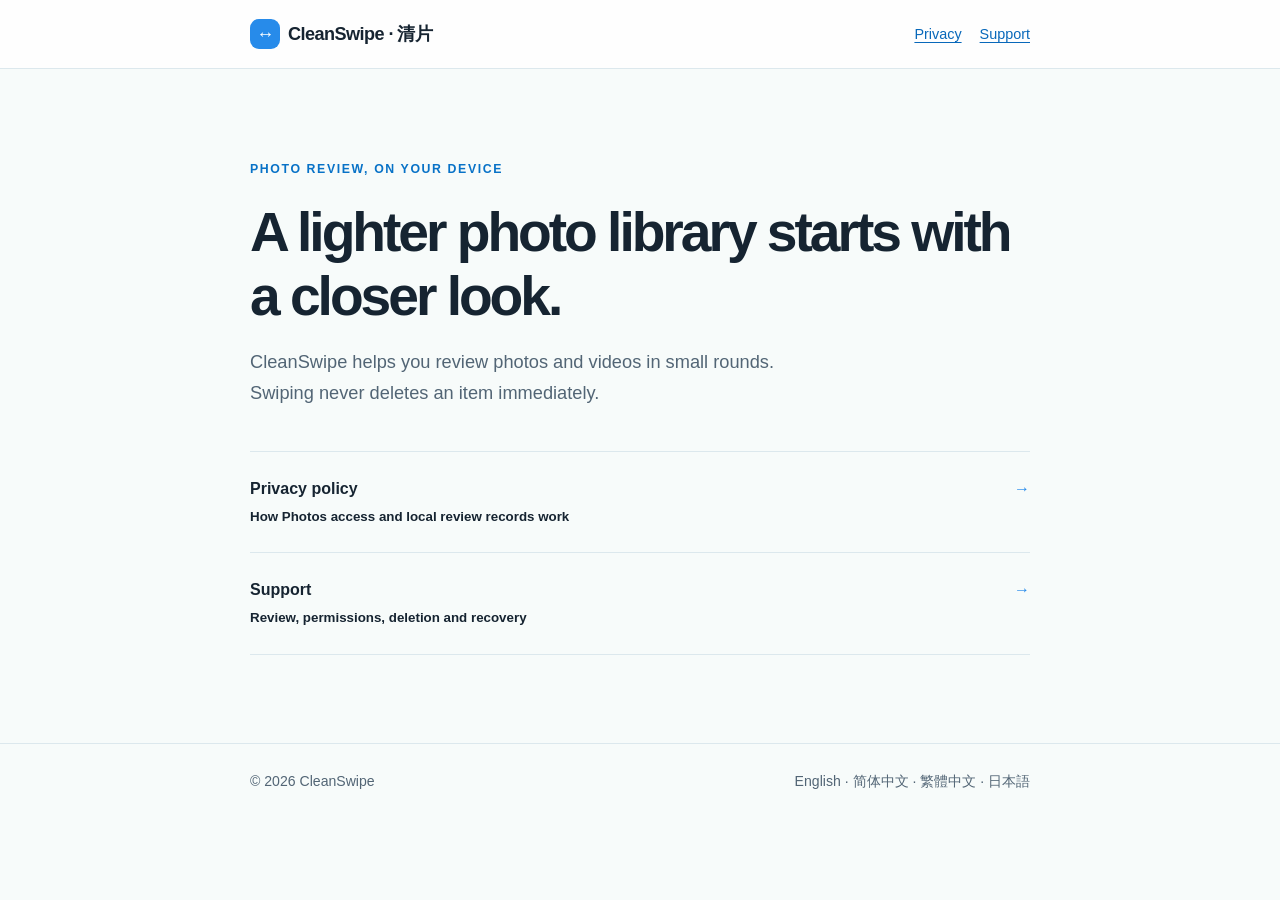
==== index.html @ 9138d6c2 "Publish CleanSwipe privacy and support site" ====
<!doctype html>
<html lang="en"><head><meta charset="utf-8"><meta name="viewport" content="width=device-width,initial-scale=1"><title>CleanSwipe · Help & Privacy</title><meta name="description" content="CleanSwipe photo organizer support and privacy information."><link rel="icon" type="image/png" href="favicon.png"><link rel="stylesheet" href="styles.css"></head>
<body><header><div class="wrap nav"><a class="brand" href="./"><i aria-hidden="true">↔</i>CleanSwipe · 清片</a><nav class="navlinks" aria-label="Pages"><a href="privacy/">Privacy</a><a href="support/">Support</a></nav></div></header>
<main class="wrap"><p class="eyebrow">Photo review, on your device</p><h1>A lighter photo library starts with a closer look.</h1><p class="lede">CleanSwipe helps you review photos and videos in small rounds. Swiping never deletes an item immediately.</p><nav class="linklist" aria-label="Help and legal pages"><a href="privacy/"><span>Privacy policy<br><small>How Photos access and local review records work</small></span><span aria-hidden="true">→</span></a><a href="support/"><span>Support<br><small>Review, permissions, deletion and recovery</small></span><span aria-hidden="true">→</span></a></nav></main>
<footer><div class="wrap"><span>© 2026 CleanSwipe</span><span>English · 简体中文 · 繁體中文 · 日本語</span></div></footer></body></html>
---- styles.css ----
:root{color-scheme:light;--ink:#162431;--muted:#526575;--blue:#278bea;--line:#dce8ed;--paper:#fff;--bg:#f7fbfa;--warm:#fff7e8}
*{box-sizing:border-box}
html{font-family:-apple-system,BlinkMacSystemFont,"SF Pro Text","PingFang SC","PingFang TC","Hiragino Kaku Gothic ProN",sans-serif;line-height:1.7;color:var(--ink);background:var(--bg);-webkit-text-size-adjust:100%}
body{margin:0;min-width:280px}
a{color:#0868ba;text-underline-offset:.2em}
a:focus-visible{outline:3px solid var(--blue);outline-offset:4px;border-radius:4px}
.wrap{width:min(100% - 40px,780px);margin:auto}
header{border-bottom:1px solid var(--line);background:rgba(255,255,255,.88)}
.nav{display:flex;justify-content:space-between;align-items:center;gap:20px;min-height:68px}
.brand{font-weight:800;color:var(--ink);font-size:1.13rem;text-decoration:none;letter-spacing:-.03em}
.brand i{display:inline-grid;place-items:center;width:30px;height:30px;border-radius:9px;background:var(--blue);color:#fff;font-style:normal;margin-right:8px}
.navlinks{display:flex;gap:18px;flex-wrap:wrap;font-size:.9rem}
main{padding:clamp(36px,7vw,78px) 0 88px}
.eyebrow{font-size:.77rem;letter-spacing:.13em;text-transform:uppercase;font-weight:750;color:#0872c7}
h1{font-size:clamp(2rem,5vw,3.45rem);line-height:1.16;letter-spacing:-.055em;margin:.35em 0}
h2{font-size:1.34rem;line-height:1.35;margin:2em 0 .5em;letter-spacing:-.025em}
h3{font-size:1.04rem;margin:1.5em 0 .3em}
p,li{max-width:68ch}
.lede{font-size:1.14rem;color:var(--muted);max-width:53ch}
.notice{border-left:4px solid #efb94c;background:var(--warm);padding:14px 18px;margin:24px 0;color:#63480d}
.linklist{margin-top:42px;border-top:1px solid var(--line)}
.linklist a{display:flex;justify-content:space-between;gap:14px;padding:23px 0;border-bottom:1px solid var(--line);font-weight:700;text-decoration:none;color:var(--ink)}
.linklist a span:last-child{color:var(--blue)}
.language-nav{display:flex;gap:10px;flex-wrap:wrap;margin:30px 0}
.language-nav a{padding:7px 12px;border:1px solid var(--line);border-radius:99px;background:var(--paper);font-size:.84rem;text-decoration:none}
.language-section{border-top:1px solid var(--line);padding-top:20px;margin-top:52px}
.language-section h2:first-child{margin-top:0}
.meta{font-size:.9rem;color:var(--muted)}
footer{border-top:1px solid var(--line);padding:26px 0 42px;color:var(--muted);font-size:.88rem}
footer .wrap{display:flex;justify-content:space-between;gap:20px;flex-wrap:wrap}
@media(max-width:560px){.nav{align-items:flex-start;flex-direction:column;padding:16px 0}.navlinks{gap:14px}main{padding-top:36px}}
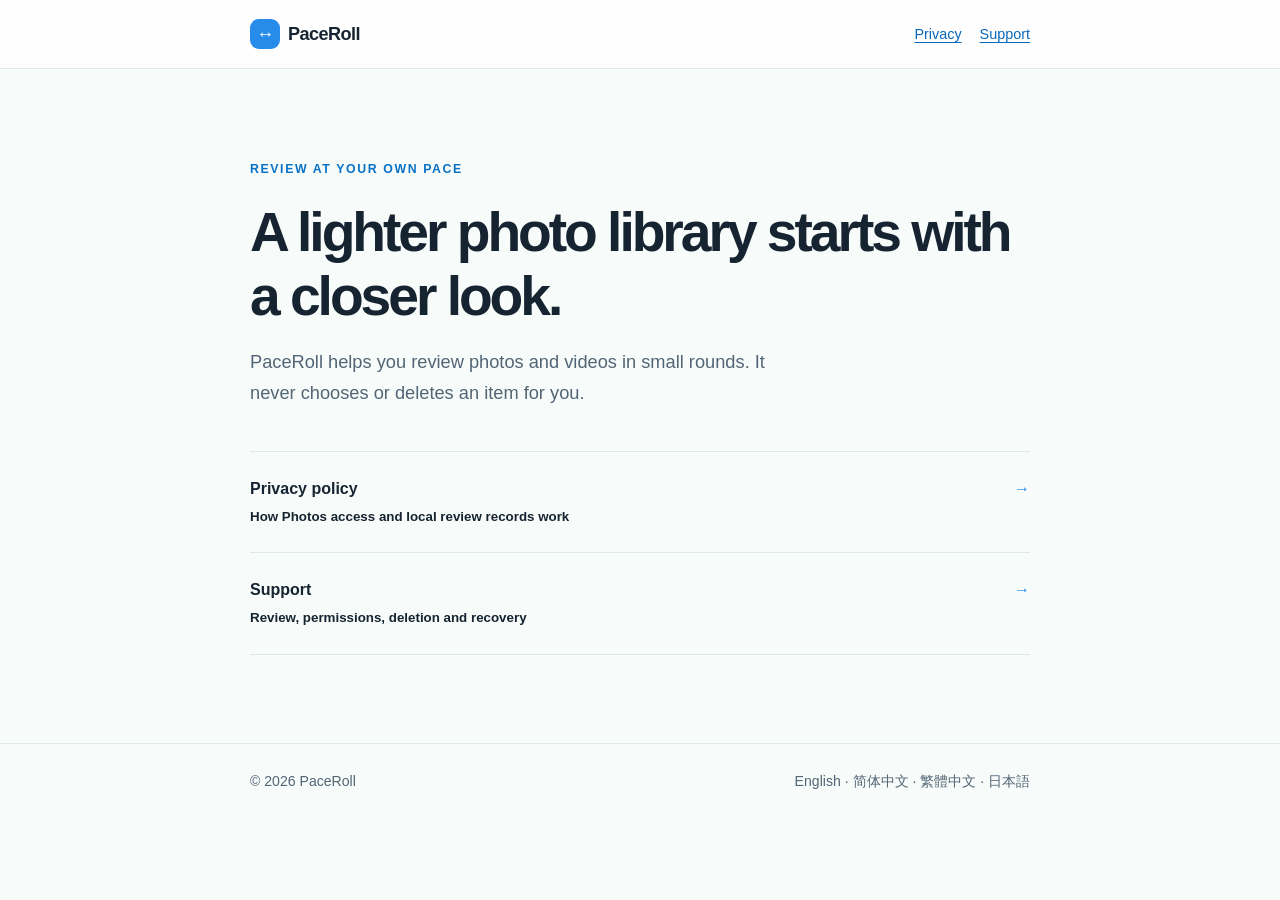
==== commit ac547258: "Rebrand support site for PaceRoll" ====
--- a/index.html
+++ b/index.html
@@ -1,5 +1,5 @@
 <!doctype html>
-<html lang="en"><head><meta charset="utf-8"><meta name="viewport" content="width=device-width,initial-scale=1"><title>CleanSwipe · Help & Privacy</title><meta name="description" content="CleanSwipe photo organizer support and privacy information."><link rel="icon" type="image/png" href="favicon.png"><link rel="stylesheet" href="styles.css"></head>
-<body><header><div class="wrap nav"><a class="brand" href="./"><i aria-hidden="true">↔</i>CleanSwipe · 清片</a><nav class="navlinks" aria-label="Pages"><a href="privacy/">Privacy</a><a href="support/">Support</a></nav></div></header>
-<main class="wrap"><p class="eyebrow">Photo review, on your device</p><h1>A lighter photo library starts with a closer look.</h1><p class="lede">CleanSwipe helps you review photos and videos in small rounds. Swiping never deletes an item immediately.</p><nav class="linklist" aria-label="Help and legal pages"><a href="privacy/"><span>Privacy policy<br><small>How Photos access and local review records work</small></span><span aria-hidden="true">→</span></a><a href="support/"><span>Support<br><small>Review, permissions, deletion and recovery</small></span><span aria-hidden="true">→</span></a></nav></main>
-<footer><div class="wrap"><span>© 2026 CleanSwipe</span><span>English · 简体中文 · 繁體中文 · 日本語</span></div></footer></body></html>
+<html lang="en"><head><meta charset="utf-8"><meta name="viewport" content="width=device-width,initial-scale=1"><title>PaceRoll · Help &amp; Privacy</title><meta name="description" content="PaceRoll photo review support and privacy information."><link rel="icon" type="image/png" href="favicon.png"><link rel="stylesheet" href="styles.css"></head>
+<body><header><div class="wrap nav"><a class="brand" href="./"><i aria-hidden="true">↔</i>PaceRoll</a><nav class="navlinks" aria-label="Pages"><a href="privacy/">Privacy</a><a href="support/">Support</a></nav></div></header>
+<main class="wrap"><p class="eyebrow">Review at your own pace</p><h1>A lighter photo library starts with a closer look.</h1><p class="lede">PaceRoll helps you review photos and videos in small rounds. It never chooses or deletes an item for you.</p><nav class="linklist" aria-label="Help and legal pages"><a href="privacy/"><span>Privacy policy<br><small>How Photos access and local review records work</small></span><span aria-hidden="true">→</span></a><a href="support/"><span>Support<br><small>Review, permissions, deletion and recovery</small></span><span aria-hidden="true">→</span></a></nav></main>
+<footer><div class="wrap"><span>© 2026 PaceRoll</span><span>English · 简体中文 · 繁體中文 · 日本語</span></div></footer></body></html>
